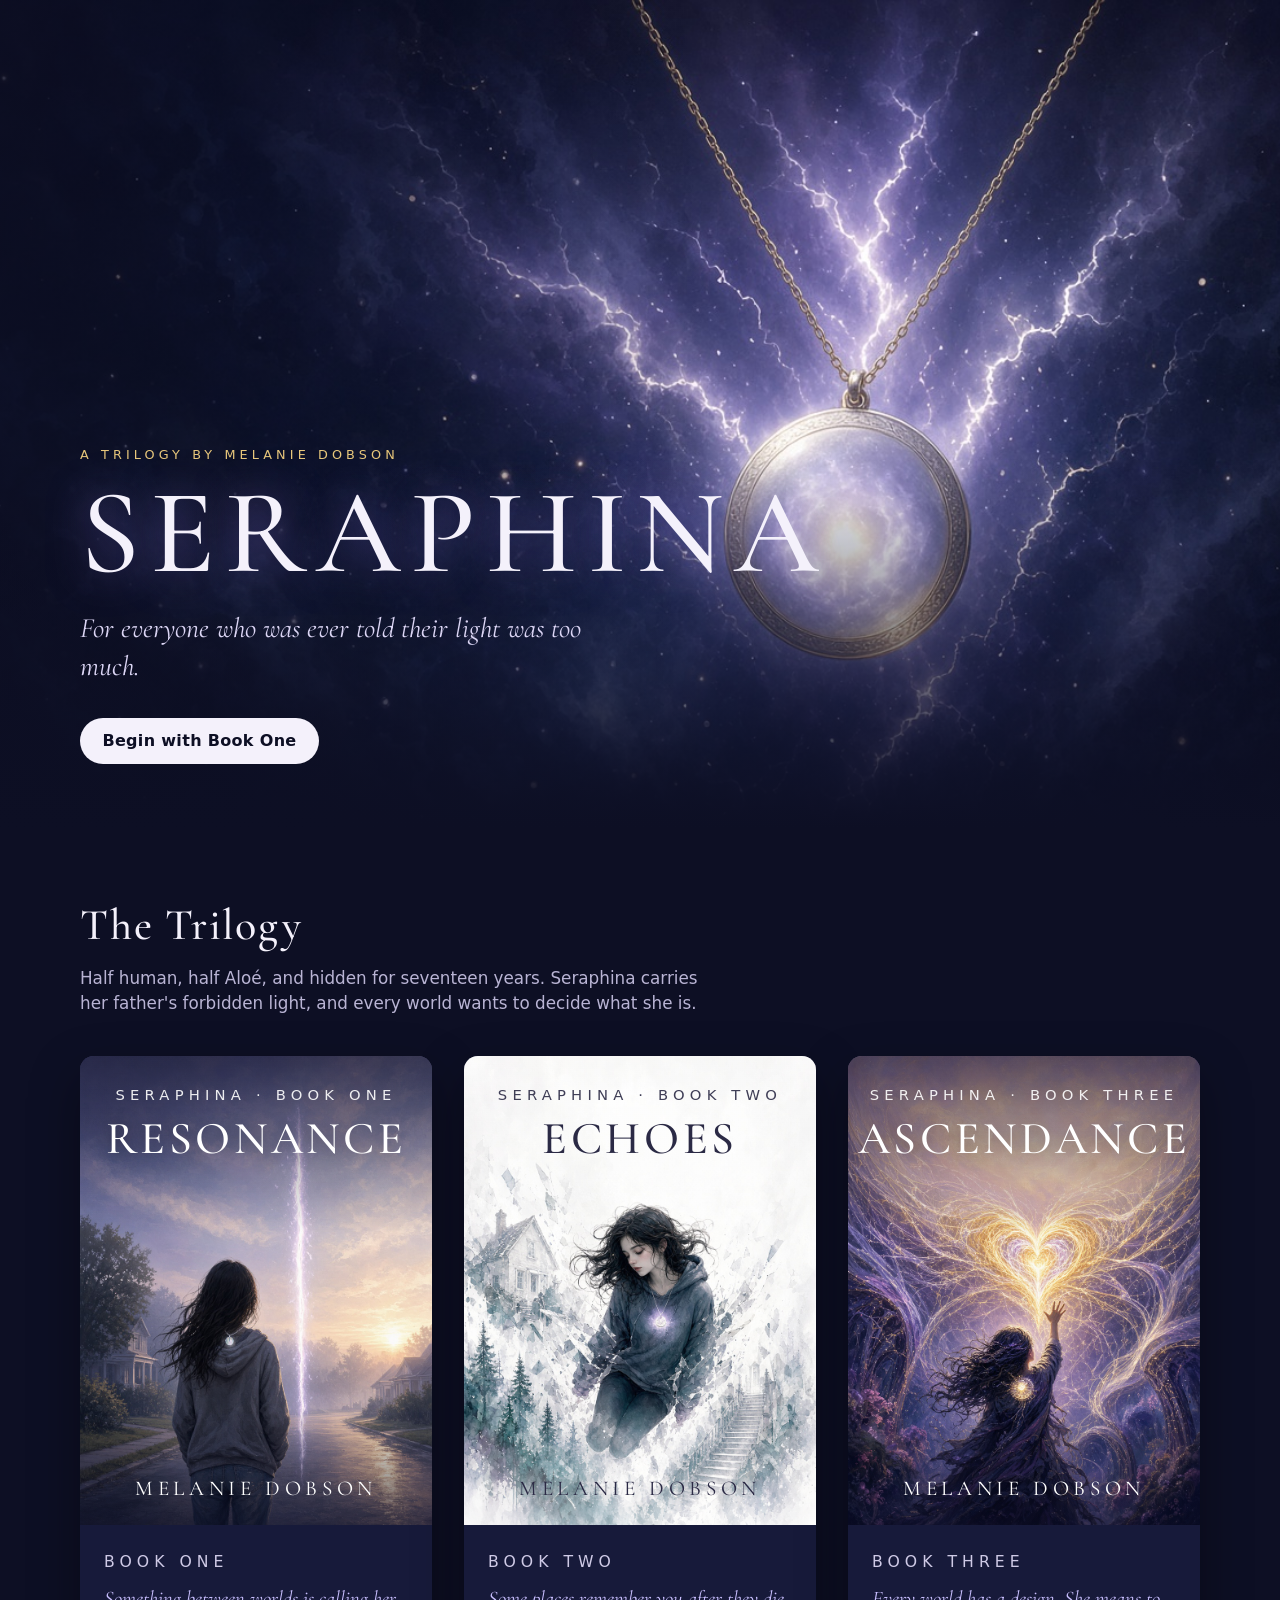
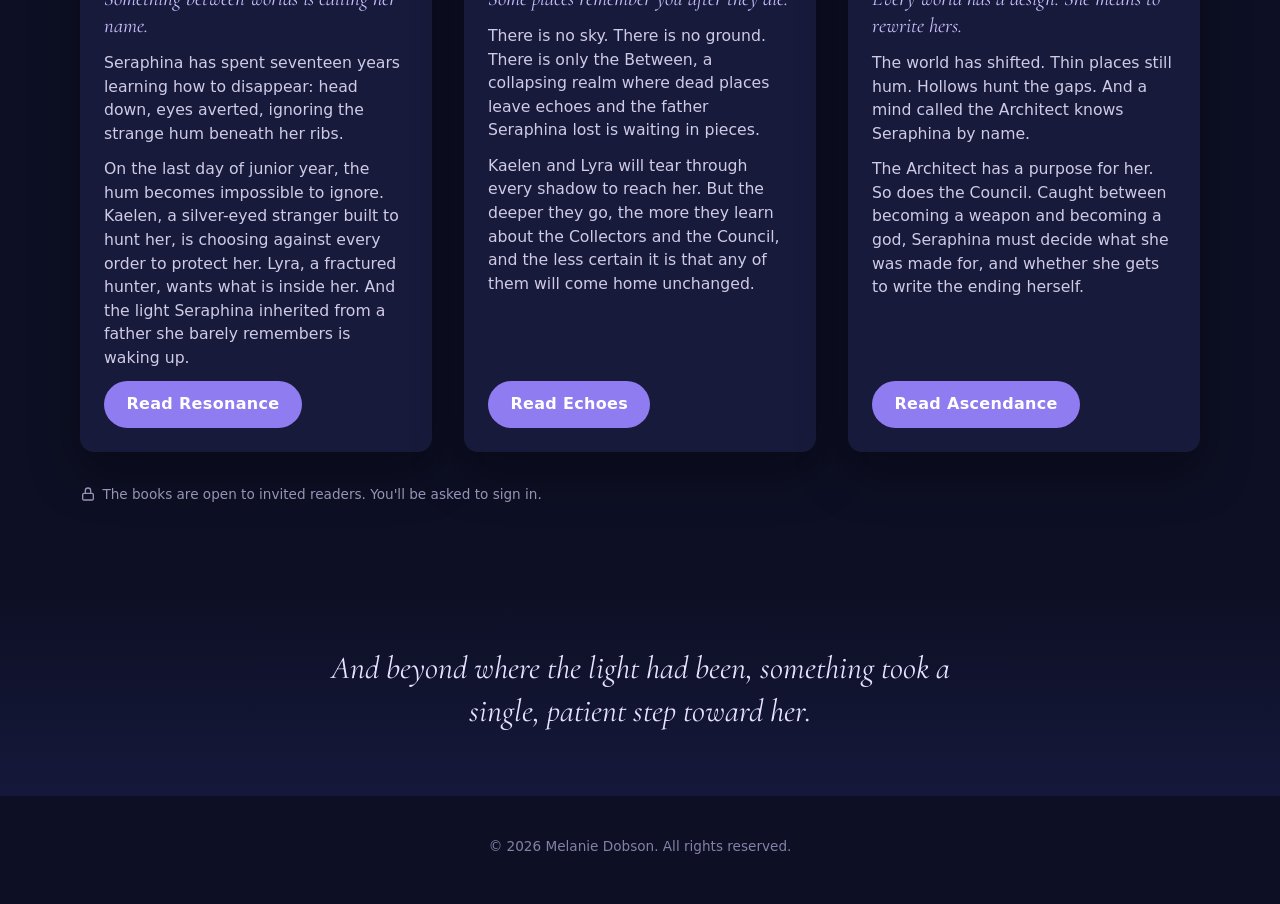
==== book.html @ 53a2e956 "Resonance Ch1: dream line trimmed" ====
<!DOCTYPE html>
<html lang="en">
<head>
  <meta charset="utf-8">
  <meta name="viewport" content="width=device-width, initial-scale=1, viewport-fit=cover">
  <title>Seraphina</title>
  <meta name="robots" content="noindex">
  <meta name="theme-color" content="#fbf9f5">
  <script>try{var p=JSON.parse(localStorage.getItem('seraphina.prefs')||'{}'),d=document.documentElement;d.dataset.theme=p.theme&&p.theme!=='auto'?p.theme:(matchMedia('(prefers-color-scheme: dark)').matches?'dark':'light');}catch(e){}</script>
  <link rel="icon" href="assets/img/favicon.svg" type="image/svg+xml">
  <link rel="preconnect" href="https://fonts.googleapis.com">
  <link rel="preconnect" href="https://fonts.gstatic.com" crossorigin>
  <link rel="stylesheet" href="https://fonts.googleapis.com/css2?family=Cormorant+Garamond:ital,wght@0,500;0,600;1,500&family=Literata:ital,opsz,wght@0,7..72,400;0,7..72,600;1,7..72,400&display=swap">
  <link rel="stylesheet" href="assets/style.css?v=ec56956bae">
  <script src="assets/app.js?v=3001966ac3" defer></script>
</head>
<body data-page="book">
  <div id="app"><div class="loading">Loading…</div></div>
  <noscript><p class="loading">Please turn on JavaScript to read the books.</p></noscript>
</body>
</html>
---- assets/style.css ----
/* Seraphina trilogy reader. Mobile-first; themes are driven by html[data-theme]. */

:root {
  --serif: "Literata", Georgia, "Times New Roman", serif;
  --display: "Cormorant Garamond", "Cormorant", Georgia, serif;
  --sans: system-ui, -apple-system, "Segoe UI", Roboto, "Helvetica Neue", Arial, sans-serif;

  --night: #0d0f24;
  --night-2: #171a3a;
  --violet: #8f7cf0;
  --violet-soft: #c9bfff;
  --pearl: #f4f1fb;
  --gold: #e8c77b;

  --bg: #fbf9f5;
  --surface: #ffffff;
  --ink: #23212b;
  --muted: #6c6878;
  --rule: #e4e0ea;
  --accent: #5b47c9;
  --accent-ink: #ffffff;

  --reader-scale: 1;
  --measure: 36rem;
  --radius: 14px;
  --shadow: 0 10px 30px rgba(18, 14, 48, 0.12);
}

html[data-theme="sepia"] {
  --bg: #f4ecd8;
  --surface: #fbf5e6;
  --ink: #3b2f22;
  --muted: #7a6a55;
  --rule: #e2d5b8;
  --accent: #8a5a2b;
}

html[data-theme="dark"] {
  --bg: #121323;
  --surface: #1b1d33;
  --ink: #e6e3f0;
  --muted: #9d99b3;
  --rule: #2c2f4d;
  --accent: #b3a5ff;
  --accent-ink: #15142a;
  --shadow: 0 10px 30px rgba(0, 0, 0, 0.45);
}

*, *::before, *::after { box-sizing: border-box; }

html { -webkit-text-size-adjust: 100%; text-size-adjust: 100%; }

body {
  margin: 0;
  background: var(--bg);
  color: var(--ink);
  font-family: var(--sans);
  line-height: 1.5;
  transition: background-color 0.25s ease, color 0.25s ease;
}

img { max-width: 100%; display: block; }
a { color: var(--accent); }
button, input { font: inherit; color: inherit; }

.muted { color: var(--muted); }
.small { font-size: 0.875rem; }
.visually-hidden {
  position: absolute; width: 1px; height: 1px; overflow: hidden;
  clip: rect(0 0 0 0); white-space: nowrap;
}

.btn {
  display: inline-flex; align-items: center; justify-content: center; gap: 0.5rem;
  min-height: 44px;
  padding: 0.7rem 1.4rem;
  border: 0;
  border-radius: 999px;
  background: var(--accent);
  color: var(--accent-ink);
  font-weight: 600;
  letter-spacing: 0.02em;
  text-decoration: none;
  cursor: pointer;
  transition: transform 0.15s ease, filter 0.15s ease;
}
.btn:hover { filter: brightness(1.08); }
.btn:active { transform: translateY(1px); }
.btn.ghost {
  background: transparent;
  color: var(--ink);
  box-shadow: inset 0 0 0 1.5px var(--rule);
}
.btn[disabled] { opacity: 0.6; cursor: progress; }

/* ---------- Landing page ---------- */

body.landing { background: var(--night); color: var(--pearl); }
body.landing a { color: var(--violet-soft); }

.hero {
  position: relative;
  min-height: min(92vh, 52rem);
  display: grid;
  align-items: end;
  padding: 6rem 1.5rem 4rem;
  overflow: hidden;
  isolation: isolate;
}
.hero-art {
  position: absolute; inset: 0; z-index: -1;
  width: 100%; height: 100%;
  object-fit: cover;
  object-position: 66% center;
}
.hero::after {
  content: "";
  position: absolute; inset: 0; z-index: -1;
  background:
    linear-gradient(180deg, rgba(13,15,36,0) 0%, rgba(13,15,36,0) 55%, var(--night) 100%),
    linear-gradient(90deg, rgba(13,15,36,0.8) 0%, rgba(13,15,36,0) 55%);
}
.hero-inner { max-width: 70rem; width: 100%; margin: 0 auto; }
.eyebrow {
  margin: 0 0 0.75rem;
  font-size: 0.8rem;
  letter-spacing: 0.32em;
  text-transform: uppercase;
  color: var(--gold);
}
.hero h1 {
  margin: 0;
  font-family: var(--display);
  font-weight: 500;
  font-size: clamp(3.2rem, 13vw, 7.5rem);
  line-height: 0.95;
  letter-spacing: 0.08em;
  text-transform: uppercase;
  text-shadow: 0 0 40px rgba(143, 124, 240, 0.55);
}
.hero-tag {
  max-width: 32rem;
  margin: 1.25rem 0 2rem;
  font-family: var(--display);
  font-size: clamp(1.3rem, 4.5vw, 1.75rem);
  font-style: italic;
  line-height: 1.35;
  color: #dcd6f5;
}
.hero .btn { background: var(--pearl); color: var(--night); }

.section { padding: 4rem 1.25rem; }
.section-inner { max-width: 70rem; margin: 0 auto; }
.section h2 {
  margin: 0 0 0.5rem;
  font-family: var(--display);
  font-weight: 500;
  font-size: clamp(2rem, 6vw, 2.75rem);
  letter-spacing: 0.04em;
}
.section-lede { margin: 0 0 2.5rem; max-width: 40rem; color: #b9b4d4; font-size: 1.05rem; }

.books {
  display: grid;
  gap: 2.5rem;
  grid-template-columns: 1fr;
}
@media (min-width: 760px) { .books { grid-template-columns: repeat(3, 1fr); gap: 2rem; } }

.book-card {
  display: flex; flex-direction: column;
  background: var(--night-2);
  border-radius: var(--radius);
  overflow: hidden;
  box-shadow: 0 20px 50px rgba(0, 0, 0, 0.35);
}
.book-card-body { display: flex; flex-direction: column; gap: 0.75rem; padding: 1.5rem; flex: 1; }
.book-card .tagline {
  margin: 0;
  font-family: var(--display);
  font-style: italic;
  font-size: 1.3rem;
  line-height: 1.3;
  color: var(--violet-soft);
}
.book-card p { margin: 0; color: #cfcae6; font-size: 0.98rem; }
.book-card .btn { margin-top: auto; align-self: flex-start; background: var(--violet); color: #fff; }
.book-card a.cover-link { display: block; }

.lock-note { display: inline-flex; gap: 0.4rem; align-items: center; font-size: 0.85rem; color: #9893b6; }

.about { background: linear-gradient(180deg, var(--night) 0%, #15183a 100%); }
.about blockquote {
  margin: 0 auto;
  max-width: 40rem;
  font-family: var(--display);
  font-size: clamp(1.4rem, 4.5vw, 2rem);
  font-style: italic;
  line-height: 1.35;
  text-align: center;
  color: #e7e2ff;
}

.site-footer {
  padding: 2.5rem 1.25rem 3rem;
  text-align: center;
  font-size: 0.85rem;
  color: var(--muted);
}
body.landing .site-footer { color: #8580a6; }

/* ---------- Book covers (art + typeset title) ---------- */

.cover {
  position: relative;
  aspect-ratio: 3 / 4;
  overflow: hidden;
  background: #222;
  color: #fff;
  container-type: inline-size;
}
.cover img { width: 100%; height: 100%; object-fit: cover; }
.cover::before {
  content: "";
  position: absolute; inset: 0;
  background:
    linear-gradient(180deg, rgba(10,10,30,0.55) 0%, rgba(10,10,30,0) 38%),
    linear-gradient(0deg, rgba(10,10,30,0.6) 0%, rgba(10,10,30,0) 25%);
  z-index: 1;
}
.cover-text {
  position: absolute; inset: 0; z-index: 2;
  display: flex; flex-direction: column; align-items: center;
  padding: 8% 6% 6%;
  text-align: center;
}
.cover-series {
  font-family: var(--sans);
  font-size: 0.6rem;
  font-size: 4.2cqi;
  letter-spacing: 0.35em;
  text-transform: uppercase;
  opacity: 0.9;
}
.cover-title {
  margin-top: 3%;
  font-family: var(--display);
  font-weight: 500;
  font-size: 1.6rem;
  font-size: 13cqi;
  line-height: 1;
  letter-spacing: 0.08em;
  text-transform: uppercase;
  text-shadow: 0 2px 20px rgba(0,0,0,0.45);
}
.cover-author {
  margin-top: auto;
  font-family: var(--display);
  font-size: 0.8rem;
  font-size: 6cqi;
  letter-spacing: 0.22em;
  text-transform: uppercase;
}
.cover.light { color: #2b2a45; }
.cover.light::before {
  background:
    linear-gradient(180deg, rgba(255,255,255,0.35) 0%, rgba(255,255,255,0) 38%),
    linear-gradient(0deg, rgba(255,255,255,0.55) 0%, rgba(255,255,255,0) 25%);
}
.cover.light .cover-title { text-shadow: 0 1px 14px rgba(255,255,255,0.8); }

/* ---------- App chrome (book + reader pages) ---------- */

.topbar {
  position: sticky; top: 0; z-index: 20;
  display: flex; align-items: center; gap: 0.5rem;
  min-height: 56px;
  padding: 0.4rem 0.75rem;
  padding-top: max(0.4rem, env(safe-area-inset-top));
  background: color-mix(in srgb, var(--bg) 88%, transparent);
  -webkit-backdrop-filter: saturate(1.4) blur(12px);
  backdrop-filter: saturate(1.4) blur(12px);
  border-bottom: 1px solid var(--rule);
  transition: transform 0.25s ease;
}
.topbar.hidden { transform: translateY(-100%); }
.topbar-title {
  flex: 1;
  min-width: 0;
  overflow: hidden;
  white-space: nowrap;
  text-overflow: ellipsis;
  text-align: center;
  font-size: 0.9rem;
  color: var(--muted);
}
.icon-btn {
  display: inline-flex; align-items: center; justify-content: center; gap: 0.35rem;
  min-width: 44px; min-height: 44px;
  padding: 0 0.6rem;
  border: 0; border-radius: 10px;
  background: transparent;
  color: var(--ink);
  font-size: 0.95rem;
  text-decoration: none;
  cursor: pointer;
}
.icon-btn:hover { background: color-mix(in srgb, var(--ink) 8%, transparent); }
.icon-btn svg { width: 22px; height: 22px; }

.progress {
  position: fixed; left: 0; right: 0; top: 0; z-index: 30;
  height: 3px;
  pointer-events: none;
}
.progress span {
  display: block; height: 100%; width: 0;
  background: linear-gradient(90deg, var(--violet), var(--gold));
}

.loading {
  display: grid; place-items: center;
  min-height: 60vh;
  color: var(--muted);
}

/* ---------- Sign-in gate ---------- */

.gate {
  display: grid; place-items: center;
  min-height: calc(100vh - 56px);
  padding: 2rem 1.25rem 3rem;
}
.gate-card {
  width: 100%; max-width: 24rem;
  display: flex; flex-direction: column; gap: 1rem;
  padding: 1.75rem;
  background: var(--surface);
  border-radius: var(--radius);
  box-shadow: var(--shadow);
}
.gate-card .cover { width: 9rem; margin: -0.25rem auto 0.25rem; border-radius: 6px; box-shadow: var(--shadow); }
.gate-card h1 {
  margin: 0;
  text-align: center;
  font-family: var(--display);
  font-weight: 600;
  font-size: 1.9rem;
}
.gate-card p { margin: 0; text-align: center; }
.field { display: flex; flex-direction: column; gap: 0.35rem; font-size: 0.9rem; font-weight: 600; }
.field input {
  min-height: 46px;
  padding: 0.6rem 0.8rem;
  border: 1.5px solid var(--rule);
  border-radius: 10px;
  background: var(--bg);
  font-size: 1rem; /* 16px+ keeps iOS from zooming the page on focus */
  font-weight: 400;
}
.field input:focus { outline: none; border-color: var(--accent); }
.check { display: flex; gap: 0.5rem; align-items: center; font-size: 0.9rem; }
.check input { width: 1.1rem; height: 1.1rem; accent-color: var(--accent); }
.gate-error {
  padding: 0.6rem 0.8rem;
  border-radius: 10px;
  background: color-mix(in srgb, #d0433b 14%, transparent);
  color: #b3261e;
  font-size: 0.9rem;
  text-align: center;
}
html[data-theme="dark"] .gate-error { color: #ffb4ab; }
.gate-card .btn { width: 100%; }
.gate-card .back { text-align: center; font-size: 0.9rem; color: var(--muted); }

/* ---------- Book page ---------- */

.book-page { max-width: 62rem; margin: 0 auto; padding: 1.5rem 1.25rem 4rem; }
.book-head {
  display: grid;
  gap: 1.75rem;
  justify-items: center;
  text-align: center;
}
.book-head .cover { width: min(16rem, 70vw); border-radius: 8px; box-shadow: var(--shadow); }
.book-meta .eyebrow { color: var(--accent); }
.book-meta h1 {
  margin: 0;
  font-family: var(--display);
  font-weight: 500;
  font-size: clamp(2.6rem, 9vw, 4rem);
  line-height: 1;
  letter-spacing: 0.05em;
}
.book-meta .byline { margin: 0.5rem 0 1.25rem; color: var(--muted); }
.book-meta .tagline {
  margin: 0 0 1rem;
  font-family: var(--display);
  font-size: 1.35rem;
  font-style: italic;
}
.book-meta .blurb { margin: 0 0 1rem; max-width: 34rem; font-family: var(--serif); font-size: 1rem; line-height: 1.65; }
.dedication {
  margin: 1.5rem 0;
  font-family: var(--serif);
  font-style: italic;
  color: var(--muted);
}
.book-actions { display: flex; flex-wrap: wrap; gap: 0.75rem; justify-content: center; }
.continue-note { margin-top: 0.75rem; font-size: 0.85rem; color: var(--muted); }

@media (min-width: 760px) {
  .book-head { grid-template-columns: 16rem 1fr; align-items: center; text-align: left; justify-items: start; }
  .book-head .cover { width: 16rem; }
  .book-actions { justify-content: flex-start; }
}

.toc { margin-top: 3rem; }
.toc h2 {
  margin: 0 0 1rem;
  font-family: var(--display);
  font-weight: 600;
  font-size: 1.8rem;
  letter-spacing: 0.03em;
}
.toc ol { list-style: none; margin: 0; padding: 0; border-top: 1px solid var(--rule); }
.toc li { border-bottom: 1px solid var(--rule); }
.toc a {
  display: grid;
  grid-template-columns: 1.5rem 1fr auto;
  align-items: center;
  gap: 0.75rem;
  min-height: 56px;
  padding: 0.75rem 0.5rem;
  color: var(--ink);
  text-decoration: none;
}
.toc a:hover { background: color-mix(in srgb, var(--accent) 7%, transparent); }
.toc-label { display: block; font-size: 0.75rem; letter-spacing: 0.16em; text-transform: uppercase; color: var(--muted); }
.toc-title { display: block; font-family: var(--serif); font-size: 1.05rem; }
.toc-time { font-size: 0.8rem; color: var(--muted); white-space: nowrap; }
.toc-mark { color: var(--accent); font-size: 0.9rem; text-align: center; }
.toc li.current .toc-title { font-weight: 600; }

.copyright {
  margin-top: 3rem;
  font-size: 0.8rem;
  color: var(--muted);
  line-height: 1.6;
}
.copyright p { margin: 0 0 0.6rem; }

.other-books { margin-top: 3rem; }
.other-books h2 { font-family: var(--display); font-weight: 600; font-size: 1.5rem; margin: 0 0 1rem; }
.other-books-list { display: grid; grid-template-columns: repeat(auto-fill, minmax(8rem, 1fr)); gap: 1rem; max-width: 30rem; }
.other-books-list a { text-decoration: none; }
.other-books-list .cover { border-radius: 6px; box-shadow: var(--shadow); }

/* ---------- Reader ---------- */

.reader {
  max-width: var(--measure);
  margin: 0 auto;
  padding: 2.5rem 1.35rem 3rem;
  padding-left: max(1.35rem, env(safe-area-inset-left));
  padding-right: max(1.35rem, env(safe-area-inset-right));
}
.chapter-head { margin: 1rem 0 2.75rem; text-align: center; }
.chapter-label {
  margin: 0;
  font-size: 0.78rem;
  letter-spacing: 0.3em;
  text-transform: uppercase;
  color: var(--muted);
}
.chapter-head h1 {
  margin: 0.6rem 0 0;
  font-family: var(--display);
  font-weight: 500;
  font-size: clamp(2rem, 8vw, 2.8rem);
  line-height: 1.1;
}
.flourish { display: block; width: 9rem; height: auto; margin: 1.25rem auto 0; color: var(--accent); opacity: 0.75; }

.prose {
  font-family: var(--serif);
  font-size: calc(1.125rem * var(--reader-scale));
  line-height: 1.75;
  hyphens: auto;
  -webkit-hyphens: auto;
  overflow-wrap: break-word;
}
html[data-font="sans"] .prose { font-family: var(--sans); line-height: 1.7; }
@media (min-width: 900px) { .prose { font-size: calc(1.2rem * var(--reader-scale)); } }

.prose p { margin: 0 0 1.05em; }
/* Contain the drop cap so it never pushes into a short second paragraph. */
.prose > p:first-child { display: flow-root; }
.prose > p:first-child::first-letter {
  float: left;
  margin: 0.08em 0.12em 0 0;
  font-family: var(--display);
  font-size: 3.6em;
  line-height: 0.82;
  color: var(--accent);
}
.prose hr.scene-break {
  border: 0;
  margin: 2.25em 0;
  text-align: center;
  height: 1.5em;
}
.prose hr.scene-break::before { content: "\2767"; color: var(--accent); font-size: 1.2em; }

.chapter-end {
  margin: 3.5rem 0 0;
  text-align: center;
  font-family: var(--display);
  font-style: italic;
  font-size: 1.25rem;
  color: var(--muted);
}

.chapter-nav {
  display: grid;
  grid-template-columns: 1fr 1fr;
  gap: 0.75rem;
  max-width: var(--measure);
  margin: 0 auto;
  padding: 0 1.25rem 4rem;
}
.chapter-nav a {
  display: flex; flex-direction: column; gap: 0.15rem;
  min-height: 64px;
  padding: 0.85rem 1rem;
  border: 1.5px solid var(--rule);
  border-radius: var(--radius);
  color: var(--ink);
  text-decoration: none;
}
.chapter-nav a:hover { border-color: var(--accent); }
.chapter-nav a.next { grid-column: 2; text-align: right; }
.chapter-nav .dir { font-size: 0.75rem; letter-spacing: 0.16em; text-transform: uppercase; color: var(--muted); }
.chapter-nav .name { font-family: var(--serif); font-size: 0.98rem; }

/* Settings sheet: bottom sheet on phones, popover on larger screens. */
.sheet-backdrop {
  position: fixed; inset: 0; z-index: 40;
  background: rgba(10, 8, 30, 0.35);
}
.sheet {
  position: fixed; z-index: 41;
  left: 0; right: 0; bottom: 0;
  padding: 1.25rem 1.25rem max(1.5rem, env(safe-area-inset-bottom));
  background: var(--surface);
  border-radius: 18px 18px 0 0;
  box-shadow: 0 -10px 40px rgba(0,0,0,0.2);
  display: flex; flex-direction: column; gap: 1.1rem;
}
@media (min-width: 640px) {
  .sheet-backdrop { background: transparent; }
  .sheet { left: auto; right: 1rem; bottom: auto; top: 64px; width: 20rem; border-radius: var(--radius); }
}
.sheet h2 { margin: 0; font-size: 0.8rem; letter-spacing: 0.18em; text-transform: uppercase; color: var(--muted); }
.sheet-row { display: flex; flex-direction: column; gap: 0.5rem; }
.segmented { display: grid; grid-auto-flow: column; grid-auto-columns: 1fr; gap: 0.35rem; }
.segmented button {
  min-height: 44px;
  border: 1.5px solid var(--rule);
  border-radius: 10px;
  background: var(--bg);
  cursor: pointer;
}
.segmented button[aria-pressed="true"] { border-color: var(--accent); box-shadow: inset 0 0 0 1px var(--accent); font-weight: 600; }
.segmented .swatch-light { background: #fbf9f5; color: #23212b; }
.segmented .swatch-sepia { background: #f4ecd8; color: #3b2f22; }
.segmented .swatch-dark { background: #121323; color: #e6e3f0; }
.size-row { display: grid; grid-template-columns: 44px 1fr 44px; align-items: center; text-align: center; gap: 0.5rem; }
.size-row button { min-height: 44px; border: 1.5px solid var(--rule); border-radius: 10px; background: var(--bg); cursor: pointer; }
.sheet select {
  min-height: 44px;
  width: 100%;
  padding: 0 0.6rem;
  border: 1.5px solid var(--rule);
  border-radius: 10px;
  background: var(--bg);
}
.sheet .signout { align-self: flex-start; background: none; border: 0; padding: 0.25rem 0; color: var(--accent); cursor: pointer; text-decoration: underline; }

/* Read-aloud player */
.topbar-actions { display: flex; align-items: center; }
.player {
  position: fixed; z-index: 35;
  left: 50%;
  bottom: max(0.75rem, env(safe-area-inset-bottom));
  transform: translateX(-50%);
  width: min(30rem, calc(100% - 1.5rem));
  display: flex; align-items: center; gap: 0.15rem;
  padding: 0.4rem 0.5rem 0.4rem 0.4rem;
  background: var(--surface);
  border: 1px solid var(--rule);
  border-radius: 999px;
  box-shadow: var(--shadow);
}
.player[hidden] { display: none; }
.player button {
  display: inline-flex; align-items: center; justify-content: center;
  min-width: 44px; min-height: 44px;
  border: 0; border-radius: 999px;
  background: transparent;
  cursor: pointer;
}
.player button:hover { background: color-mix(in srgb, var(--ink) 8%, transparent); }
.player button svg { width: 22px; height: 22px; }
.player .play { width: 52px; height: 52px; background: var(--accent); color: var(--accent-ink); }
.player .play:hover { background: var(--accent); filter: brightness(1.08); }
.player .rate { min-width: 52px; font-weight: 600; font-variant-numeric: tabular-nums; }
.player-status {
  flex: 1; min-width: 0;
  padding-left: 0.5rem;
  overflow: hidden; white-space: nowrap; text-overflow: ellipsis;
  font-size: 0.8rem;
  color: var(--muted);
}
body.listening .chapter-nav { padding-bottom: 7rem; }
body.listening .prose p { cursor: pointer; }
.speaking {
  border-radius: 6px;
  background: color-mix(in srgb, var(--accent) 13%, transparent);
  box-shadow: 0 0 0 0.4em color-mix(in srgb, var(--accent) 13%, transparent);
  transition: background-color 0.2s ease;
}

@media print {
  .topbar, .chapter-nav, .progress, .sheet, .sheet-backdrop, .player { display: none !important; }
  body { background: #fff; color: #000; }
}

@media (prefers-reduced-motion: reduce) {
  * { transition: none !important; scroll-behavior: auto !important; }
}
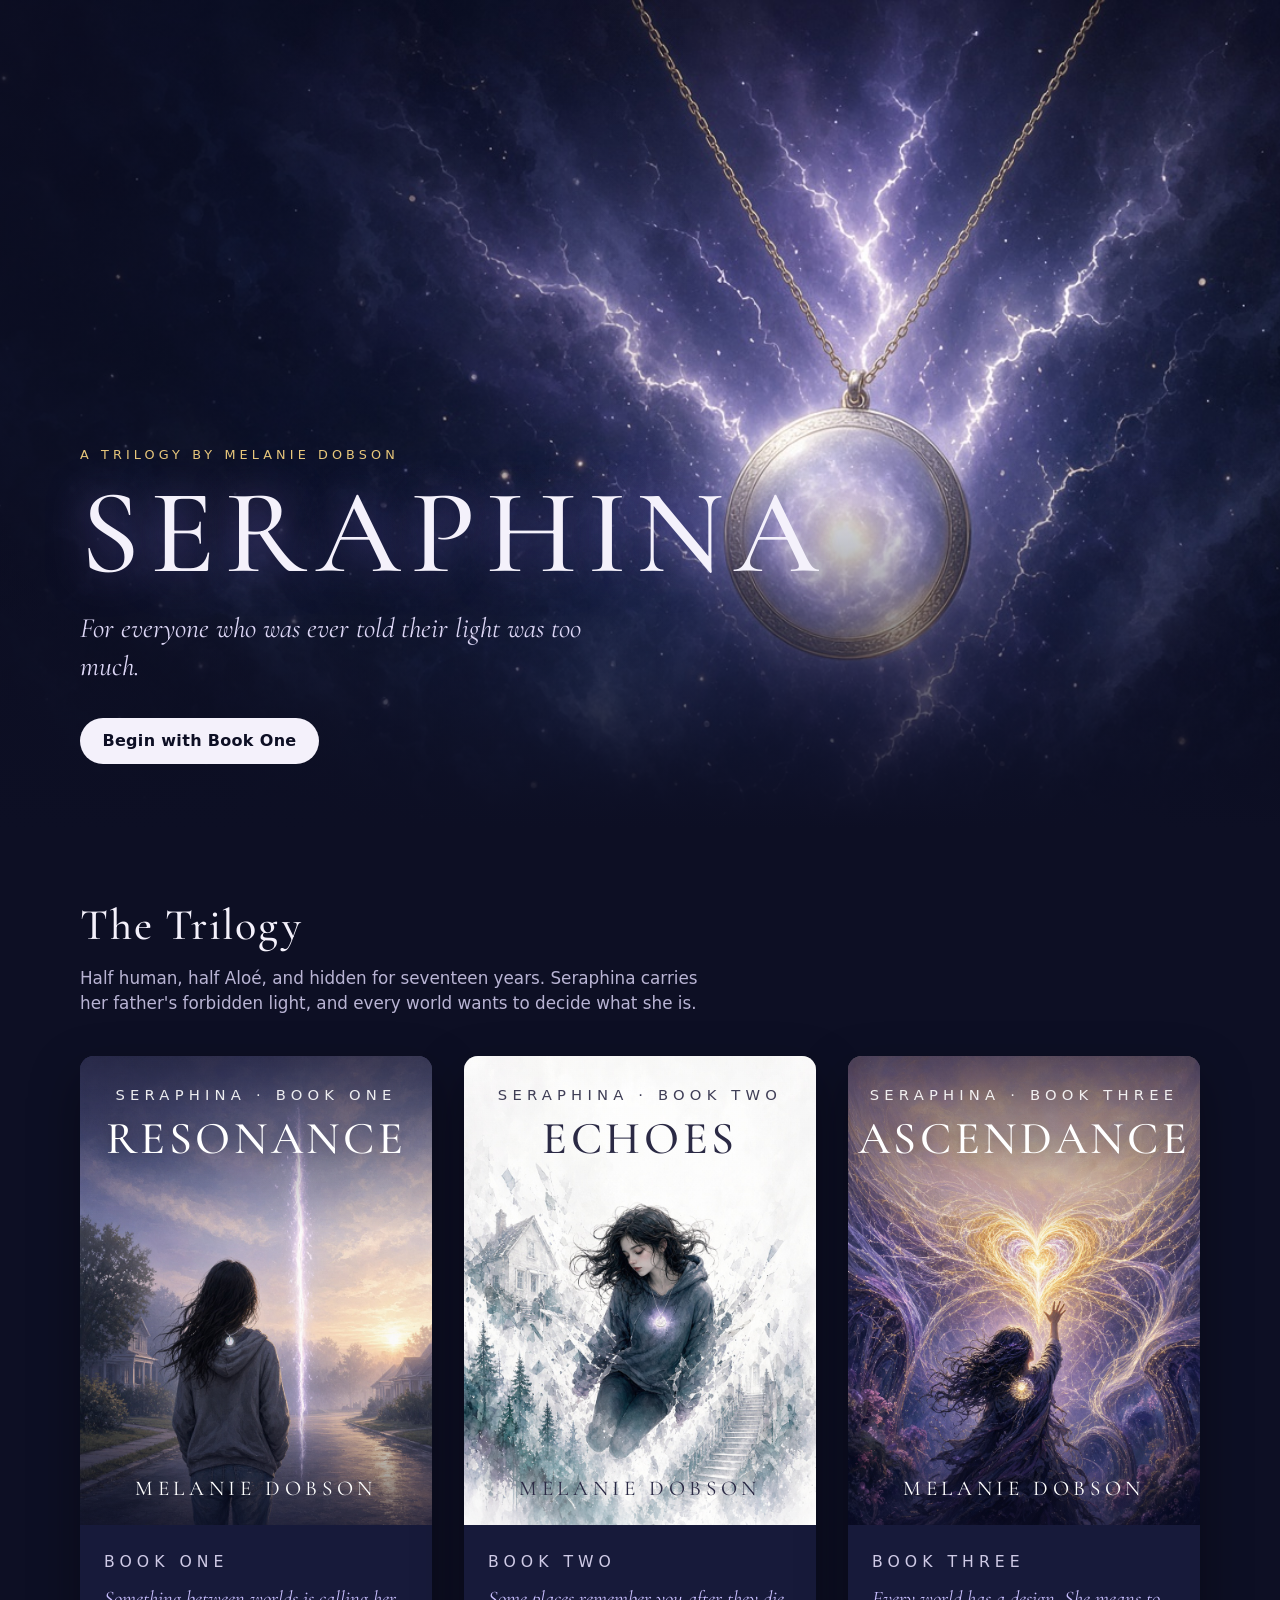
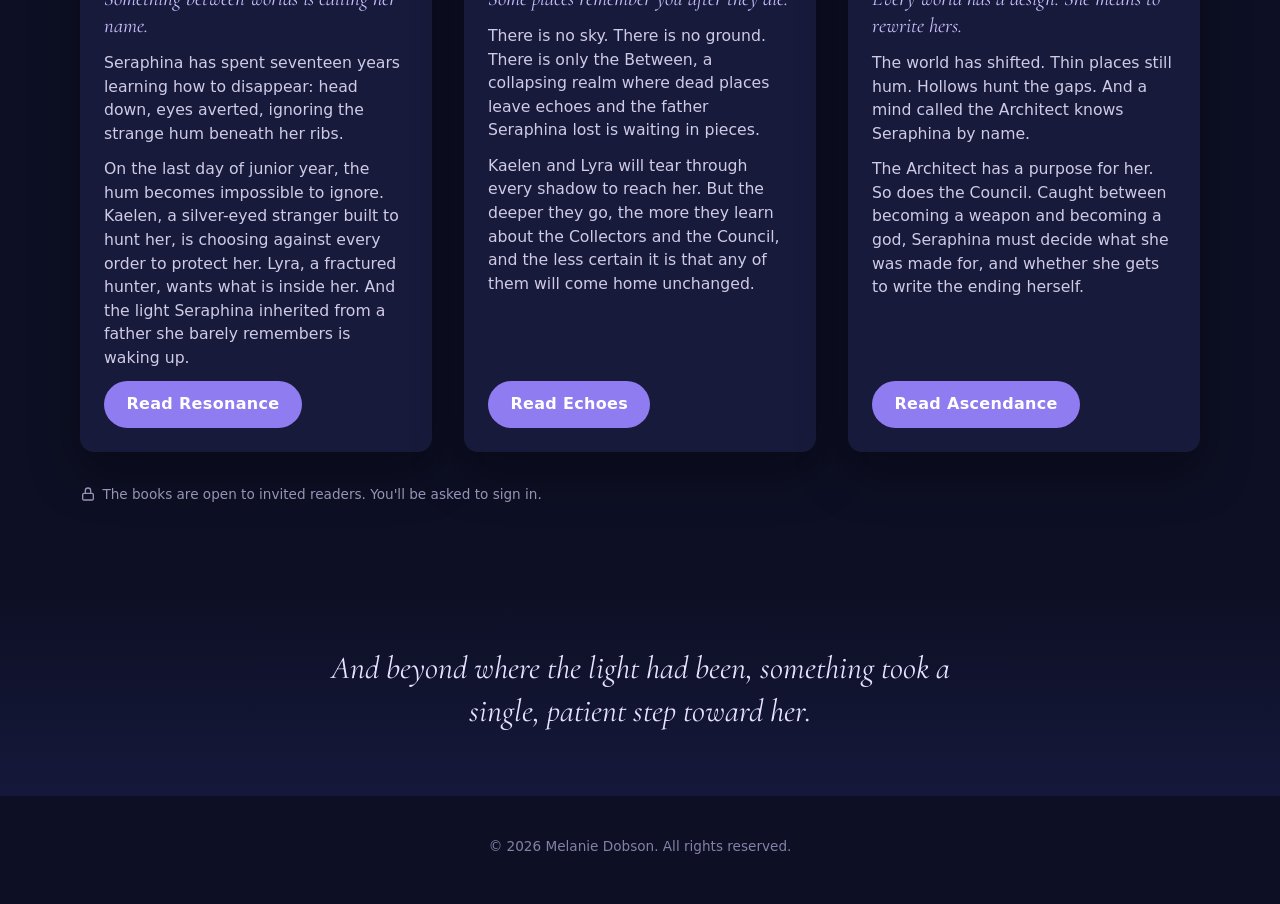
==== commit 1ff82c93: "Resonance: chapter titles and continuity fixes (Ch4 father's light, Ch5 little star) Co-authored-by:" ====
--- a/book.html
+++ b/book.html
@@ -12,7 +12,7 @@
   <link rel="preconnect" href="https://fonts.gstatic.com" crossorigin>
   <link rel="stylesheet" href="https://fonts.googleapis.com/css2?family=Cormorant+Garamond:ital,wght@0,500;0,600;1,500&family=Literata:ital,opsz,wght@0,7..72,400;0,7..72,600;1,7..72,400&display=swap">
   <link rel="stylesheet" href="assets/style.css?v=ec56956bae">
-  <script src="assets/app.js?v=3001966ac3" defer></script>
+  <script src="assets/app.js?v=c242ac8c79" defer></script>
 </head>
 <body data-page="book">
   <div id="app"><div class="loading">Loading…</div></div>
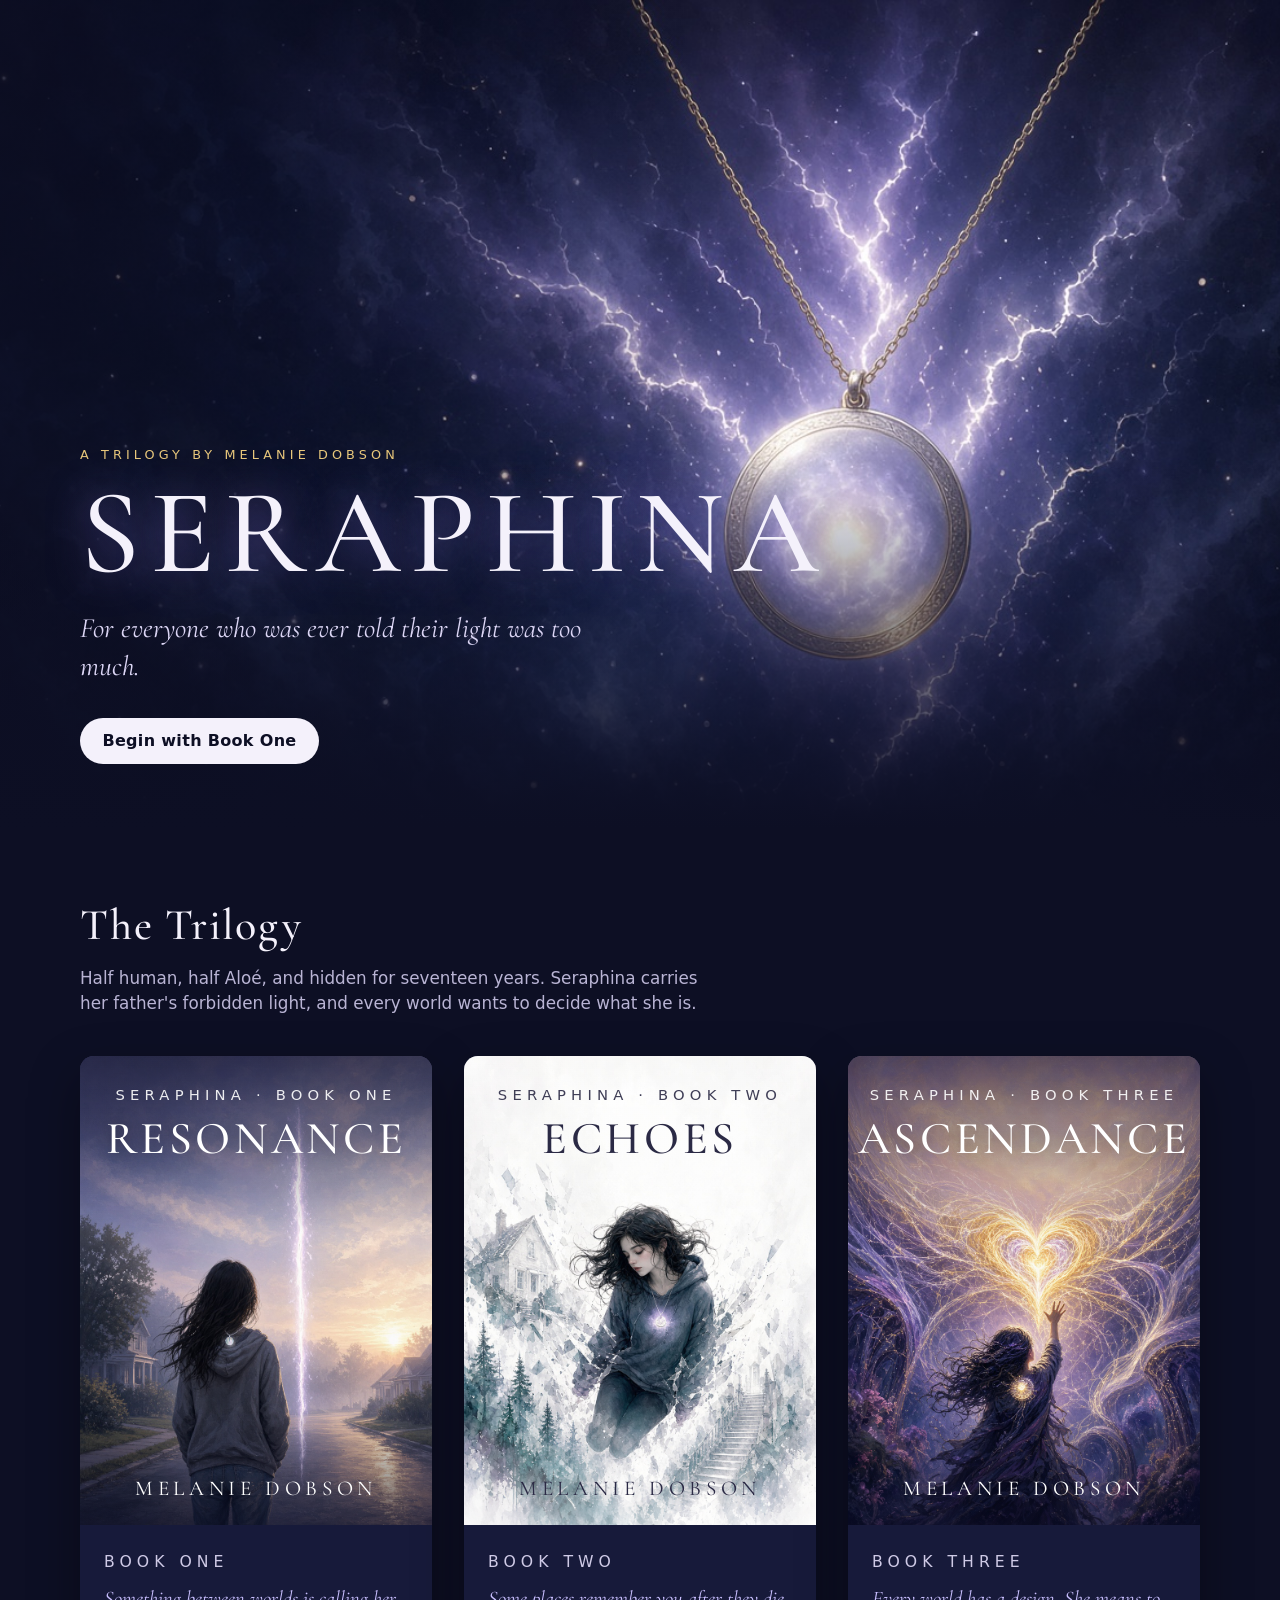
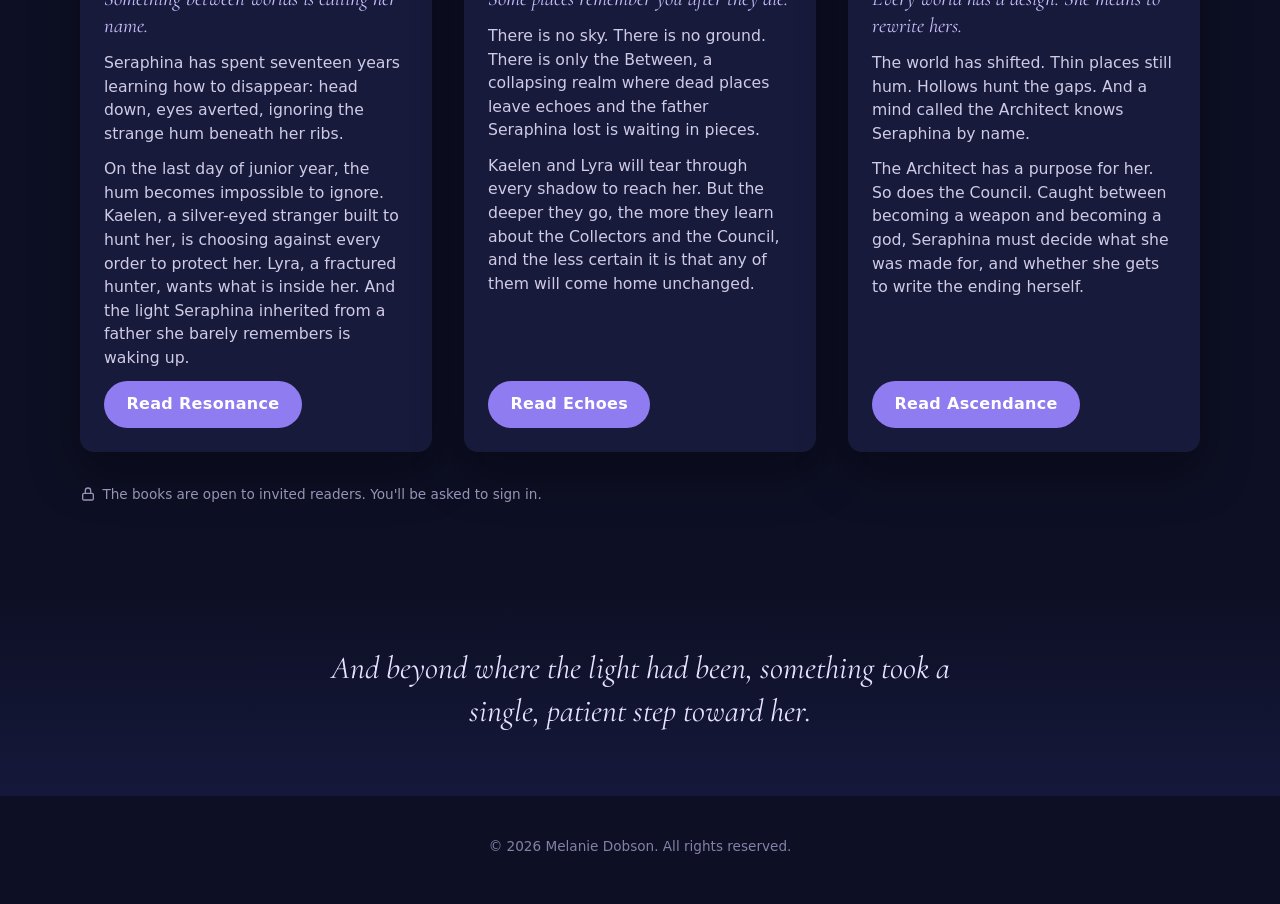
==== commit d51a6545: "Ascendance Ch16: cut the godhood temptation Co-authored-by: Cursor <cursoragent@cursor.com>" ====
--- a/book.html
+++ b/book.html
@@ -12,7 +12,7 @@
   <link rel="preconnect" href="https://fonts.gstatic.com" crossorigin>
   <link rel="stylesheet" href="https://fonts.googleapis.com/css2?family=Cormorant+Garamond:ital,wght@0,500;0,600;1,500&family=Literata:ital,opsz,wght@0,7..72,400;0,7..72,600;1,7..72,400&display=swap">
   <link rel="stylesheet" href="assets/style.css?v=ec56956bae">
-  <script src="assets/app.js?v=c242ac8c79" defer></script>
+  <script src="assets/app.js?v=b2149ce54d" defer></script>
 </head>
 <body data-page="book">
   <div id="app"><div class="loading">Loading…</div></div>
